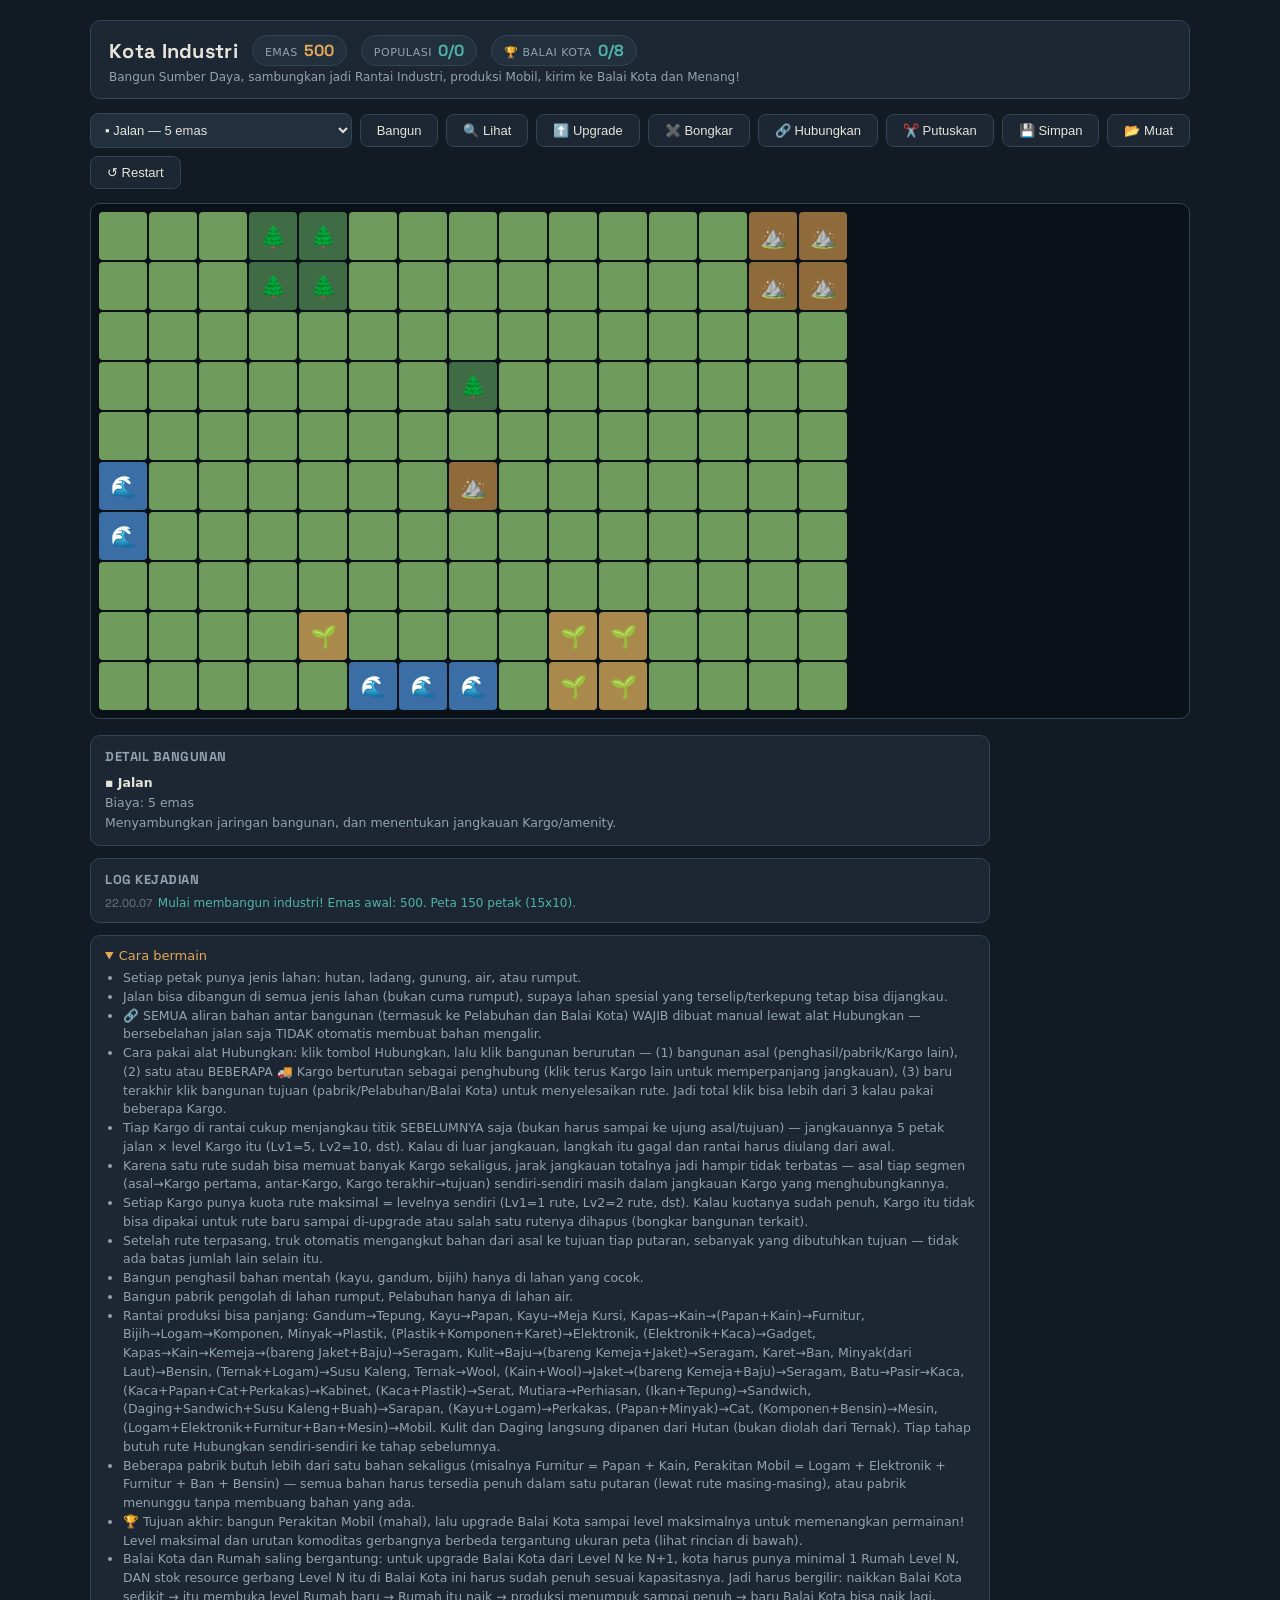
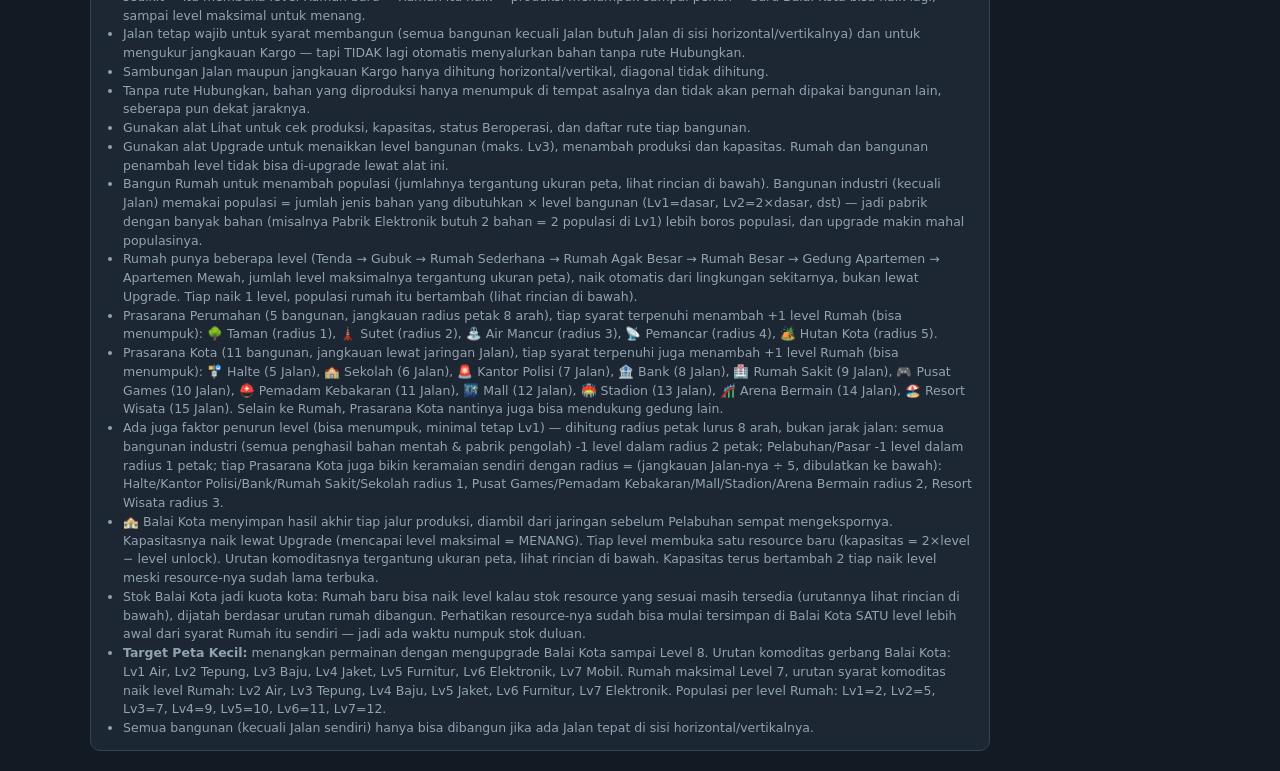
==== index.html @ 76117e63 "Split Kota Industri into separate HTML/CSS/JS files Break the single kotaindustri.html file into ind" ====
<!DOCTYPE html>
<html lang="id">
<head>
<meta charset="UTF-8">
<title>Kota Industri</title>
<link rel="preconnect" href="https://fonts.googleapis.com">
<link href="https://fonts.googleapis.com/css2?family=Space+Grotesk:wght@500;600;700&display=swap" rel="stylesheet">
<link rel="stylesheet" href="style.css">
</head>
<body>
<div class="wrap">
  <div class="toast" id="toast"></div>
  <div class="winbanner" id="winBanner" style="display:none;"></div>
  <div class="modal-overlay" id="sizeModal" style="display:none;">
    <div class="modal-box">
      <h3>Pilih Ukuran Peta</h3>
      <p>Restart akan menghapus semua bangunan dan memulai kota baru.</p>
      <div class="modal-btns">
        <button class="toolbtn" id="sizeSmallBtn">🗺️ Peta Kecil<br><span class="modal-sub">15 × 10 (150 petak)</span></button>
        <button class="toolbtn" id="sizeLargeBtn">🗺️ Peta Besar<br><span class="modal-sub">41 × 18 (738 petak)</span></button>
      </div>
      <div class="modal-btns" style="margin-top:12px;">
        <button class="toolbtn" id="sizeModalCancel">Batal</button>
      </div>
    </div>
  </div>

  <div class="modal-overlay" id="disconnectModal" style="display:none;">
    <div class="modal-box">
      <h3>Pilih Rute yang Diputus</h3>
      <p id="disconnectModalDesc">Klik salah satu rute di bawah untuk memutusnya.</p>
      <div class="modal-btns" id="disconnectModalBtns" style="flex-direction:column;"></div>
      <div class="modal-btns" style="margin-top:12px;">
        <button class="toolbtn" id="disconnectModalCancel">Batal</button>
      </div>
    </div>
  </div>

  <input type="file" id="loadFileInput" accept=".json" style="display:none;">

  <div class="topbar">
    <div class="titlewrap">
      <h1>Kota Industri</h1>
      <div class="stat gold"><span class="lbl">Emas</span><span class="val" id="goldVal">0</span></div>
      <div class="stat pop"><span class="lbl">Populasi</span><span class="val" id="popVal">0/0</span></div>
      <div class="stat pop"><span class="lbl">🏆 Balai Kota</span><span class="val" id="carVal">0/0</span></div>
    </div>
    <div class="sub">Bangun Sumber Daya, sambungkan jadi Rantai Industri, produksi Mobil, kirim ke Balai Kota dan Menang!</div>
  </div>

  <div class="toolbar" id="toolbar"></div>

  <div class="main">
    <div class="gridcol">
      <div class="grid" id="grid"></div>
    </div>
    <div class="side">
      <div class="panel">
        <h3>Detail bangunan</h3>
        <div id="detailPanel" style="font-size:12.5px;color:var(--muted);line-height:1.6;">Pilih alat Lihat, lalu klik bangunan di peta.</div>
      </div>
      <div class="panel">
        <h3>Log kejadian</h3>
        <div class="log" id="log"></div>
      </div>
      <div class="panel">
        <details open>
          <summary>Cara bermain</summary>
          <ul>
            <li>Setiap petak punya jenis lahan: hutan, ladang, gunung, air, atau rumput.</li>
            <li>Jalan bisa dibangun di semua jenis lahan (bukan cuma rumput), supaya lahan spesial yang terselip/terkepung tetap bisa dijangkau.</li>
            <li>🔗 SEMUA aliran bahan antar bangunan (termasuk ke Pelabuhan dan Balai Kota) WAJIB dibuat manual lewat alat Hubungkan — bersebelahan jalan saja TIDAK otomatis membuat bahan mengalir.</li>
            <li>Cara pakai alat Hubungkan: klik tombol Hubungkan, lalu klik bangunan berurutan — (1) bangunan asal (penghasil/pabrik/Kargo lain), (2) satu atau BEBERAPA 🚚 Kargo berturutan sebagai penghubung (klik terus Kargo lain untuk memperpanjang jangkauan), (3) baru terakhir klik bangunan tujuan (pabrik/Pelabuhan/Balai Kota) untuk menyelesaikan rute. Jadi total klik bisa lebih dari 3 kalau pakai beberapa Kargo.</li>
            <li>Tiap Kargo di rantai cukup menjangkau titik SEBELUMNYA saja (bukan harus sampai ke ujung asal/tujuan) — jangkauannya 5 petak jalan × level Kargo itu (Lv1=5, Lv2=10, dst). Kalau di luar jangkauan, langkah itu gagal dan rantai harus diulang dari awal.</li>
            <li>Karena satu rute sudah bisa memuat banyak Kargo sekaligus, jarak jangkauan totalnya jadi hampir tidak terbatas — asal tiap segmen (asal→Kargo pertama, antar-Kargo, Kargo terakhir→tujuan) sendiri-sendiri masih dalam jangkauan Kargo yang menghubungkannya.</li>
            <li>Setiap Kargo punya kuota rute maksimal = levelnya sendiri (Lv1=1 rute, Lv2=2 rute, dst). Kalau kuotanya sudah penuh, Kargo itu tidak bisa dipakai untuk rute baru sampai di-upgrade atau salah satu rutenya dihapus (bongkar bangunan terkait).</li>
            <li>Setelah rute terpasang, truk otomatis mengangkut bahan dari asal ke tujuan tiap putaran, sebanyak yang dibutuhkan tujuan — tidak ada batas jumlah lain selain itu.</li>
            <li>Bangun penghasil bahan mentah (kayu, gandum, bijih) hanya di lahan yang cocok.</li>
            <li>Bangun pabrik pengolah di lahan rumput, Pelabuhan hanya di lahan air.</li>
            <li>Rantai produksi bisa panjang: Gandum→Tepung, Kayu→Papan, Kayu→Meja Kursi, Kapas→Kain→(Papan+Kain)→Furnitur, Bijih→Logam→Komponen, Minyak→Plastik, (Plastik+Komponen+Karet)→Elektronik, (Elektronik+Kaca)→Gadget, Kapas→Kain→Kemeja→(bareng Jaket+Baju)→Seragam, Kulit→Baju→(bareng Kemeja+Jaket)→Seragam, Karet→Ban, Minyak(dari Laut)→Bensin, (Ternak+Logam)→Susu Kaleng, Ternak→Wool, (Kain+Wool)→Jaket→(bareng Kemeja+Baju)→Seragam, Batu→Pasir→Kaca, (Kaca+Papan+Cat+Perkakas)→Kabinet, (Kaca+Plastik)→Serat, Mutiara→Perhiasan, (Ikan+Tepung)→Sandwich, (Daging+Sandwich+Susu Kaleng+Buah)→Sarapan, (Kayu+Logam)→Perkakas, (Papan+Minyak)→Cat, (Komponen+Bensin)→Mesin, (Logam+Elektronik+Furnitur+Ban+Mesin)→Mobil. Kulit dan Daging langsung dipanen dari Hutan (bukan diolah dari Ternak). Tiap tahap butuh rute Hubungkan sendiri-sendiri ke tahap sebelumnya.</li>
            <li>Beberapa pabrik butuh lebih dari satu bahan sekaligus (misalnya Furnitur = Papan + Kain, Perakitan Mobil = Logam + Elektronik + Furnitur + Ban + Bensin) — semua bahan harus tersedia penuh dalam satu putaran (lewat rute masing-masing), atau pabrik menunggu tanpa membuang bahan yang ada.</li>
            <li>🏆 Tujuan akhir: bangun Perakitan Mobil (mahal), lalu upgrade Balai Kota sampai level maksimalnya untuk memenangkan permainan! Level maksimal dan urutan komoditas gerbangnya berbeda tergantung ukuran peta (lihat rincian di bawah).</li>
            <li>Balai Kota dan Rumah saling bergantung: untuk upgrade Balai Kota dari Level N ke N+1, kota harus punya minimal 1 Rumah Level N, DAN stok resource gerbang Level N itu di Balai Kota ini harus sudah penuh sesuai kapasitasnya. Jadi harus bergilir: naikkan Balai Kota sedikit → itu membuka level Rumah baru → Rumah itu naik → produksi menumpuk sampai penuh → baru Balai Kota bisa naik lagi, sampai level maksimal untuk menang.</li>
            <li>Jalan tetap wajib untuk syarat membangun (semua bangunan kecuali Jalan butuh Jalan di sisi horizontal/vertikalnya) dan untuk mengukur jangkauan Kargo — tapi TIDAK lagi otomatis menyalurkan bahan tanpa rute Hubungkan.</li>
            <li>Sambungan Jalan maupun jangkauan Kargo hanya dihitung horizontal/vertikal, diagonal tidak dihitung.</li>
            <li>Tanpa rute Hubungkan, bahan yang diproduksi hanya menumpuk di tempat asalnya dan tidak akan pernah dipakai bangunan lain, seberapa pun dekat jaraknya.</li>
            <li>Gunakan alat Lihat untuk cek produksi, kapasitas, status Beroperasi, dan daftar rute tiap bangunan.</li>

            <li>Gunakan alat Upgrade untuk menaikkan level bangunan (maks. Lv3), menambah produksi dan kapasitas. Rumah dan bangunan penambah level tidak bisa di-upgrade lewat alat ini.</li>
            <li>Bangun Rumah untuk menambah populasi (jumlahnya tergantung ukuran peta, lihat rincian di bawah). Bangunan industri (kecuali Jalan) memakai populasi = jumlah jenis bahan yang dibutuhkan × level bangunan (Lv1=dasar, Lv2=2×dasar, dst) — jadi pabrik dengan banyak bahan (misalnya Pabrik Elektronik butuh 2 bahan = 2 populasi di Lv1) lebih boros populasi, dan upgrade makin mahal populasinya.</li>
            <li>Rumah punya beberapa level (Tenda → Gubuk → Rumah Sederhana → Rumah Agak Besar → Rumah Besar → Gedung Apartemen → Apartemen Mewah, jumlah level maksimalnya tergantung ukuran peta), naik otomatis dari lingkungan sekitarnya, bukan lewat Upgrade. Tiap naik 1 level, populasi rumah itu bertambah (lihat rincian di bawah).</li>
            <li>Prasarana Perumahan (5 bangunan, jangkauan radius petak 8 arah), tiap syarat terpenuhi menambah +1 level Rumah (bisa menumpuk): 🌳 Taman (radius 1), 🗼 Sutet (radius 2), ⛲ Air Mancur (radius 3), 📡 Pemancar (radius 4), 🏕️ Hutan Kota (radius 5).</li>
            <li>Prasarana Kota (11 bangunan, jangkauan lewat jaringan Jalan), tiap syarat terpenuhi juga menambah +1 level Rumah (bisa menumpuk): 🚏 Halte (5 Jalan), 🏫 Sekolah (6 Jalan), 🚨 Kantor Polisi (7 Jalan), 🏦 Bank (8 Jalan), 🏥 Rumah Sakit (9 Jalan), 🎮 Pusat Games (10 Jalan), ⛑️ Pemadam Kebakaran (11 Jalan), 🌃 Mall (12 Jalan), 🏟️ Stadion (13 Jalan), 🎢 Arena Bermain (14 Jalan), 🏖️ Resort Wisata (15 Jalan). Selain ke Rumah, Prasarana Kota nantinya juga bisa mendukung gedung lain.</li>
            <li>Ada juga faktor penurun level (bisa menumpuk, minimal tetap Lv1) — dihitung radius petak lurus 8 arah, bukan jarak jalan: semua bangunan industri (semua penghasil bahan mentah & pabrik pengolah) -1 level dalam radius 2 petak; Pelabuhan/Pasar -1 level dalam radius 1 petak; tiap Prasarana Kota juga bikin keramaian sendiri dengan radius = (jangkauan Jalan-nya ÷ 5, dibulatkan ke bawah): Halte/Kantor Polisi/Bank/Rumah Sakit/Sekolah radius 1, Pusat Games/Pemadam Kebakaran/Mall/Stadion/Arena Bermain radius 2, Resort Wisata radius 3.</li>
            <li>🏤 Balai Kota menyimpan hasil akhir tiap jalur produksi, diambil dari jaringan sebelum Pelabuhan sempat mengekspornya. Kapasitasnya naik lewat Upgrade (mencapai level maksimal = MENANG). Tiap level membuka satu resource baru (kapasitas = 2×level − level unlock). Urutan komoditasnya tergantung ukuran peta, lihat rincian di bawah. Kapasitas terus bertambah 2 tiap naik level meski resource-nya sudah lama terbuka.</li>
            <li>Stok Balai Kota jadi kuota kota: Rumah baru bisa naik level kalau stok resource yang sesuai masih tersedia (urutannya lihat rincian di bawah), dijatah berdasar urutan rumah dibangun. Perhatikan resource-nya sudah bisa mulai tersimpan di Balai Kota SATU level lebih awal dari syarat Rumah itu sendiri — jadi ada waktu numpuk stok duluan.</li>
            <li id="dynamicGoalInfo">(memuat rincian target sesuai ukuran peta...)</li>
            <li>Semua bangunan (kecuali Jalan sendiri) hanya bisa dibangun jika ada Jalan tepat di sisi horizontal/vertikalnya.</li>
          </ul>
        </details>
      </div>
    </div>
  </div>

</div>
<script src="js/data.js"></script>
<script src="js/terrain.js"></script>
<script src="js/simulation.js"></script>
<script src="js/ui.js"></script>
<script src="js/main.js"></script>
</body>
</html>
---- style.css ----
:root{
    --bg:#121a23;
    --panel:#1c2733;
    --panel2:#22303e;
    --border:#324456;
    --text:#e7e4da;
    --muted:#93a2b1;
    --gold:#e3a857;
    --teal:#4fb3a9;
    --red:#d9695f;
  }
  *{box-sizing:border-box;}
  body{
    margin:0;
    background:var(--bg);
    color:var(--text);
    font-family:'Segoe UI',system-ui,-apple-system,sans-serif;
    padding:20px;
  }
  h1,h2,h3{font-family:'Space Grotesk',sans-serif; margin:0;}
  .wrap{max-width:1100px;margin:0 auto;}
  .wrap.wide{max-width:100%;}
  .topbar{
    display:flex;flex-direction:column;gap:4px;
    background:var(--panel);border:1px solid var(--border);border-radius:10px;
    padding:14px 18px;margin-bottom:14px;
  }
  .titlewrap{display:flex;align-items:center;gap:14px;flex-wrap:wrap;}
  .topbar h1{font-size:20px;font-weight:700;letter-spacing:.3px;}
  .topbar .sub{color:var(--muted);font-size:12px;}
  .stat.gold{
    display:flex;align-items:baseline;gap:6px;
    background:var(--panel2);border:1px solid var(--border);border-radius:20px;
    padding:4px 12px;
  }
  .stat.gold .lbl{font-size:11px;color:var(--muted);text-transform:uppercase;letter-spacing:.5px;}
  .stat.gold .val{font-size:16px;font-weight:700;font-family:'Space Grotesk',sans-serif;color:var(--gold);}
  .stat.pop{
    display:flex;align-items:baseline;gap:6px;
    background:var(--panel2);border:1px solid var(--border);border-radius:20px;
    padding:4px 12px;
  }
  .stat.pop .lbl{font-size:11px;color:var(--muted);text-transform:uppercase;letter-spacing:.5px;}
  .stat.pop .val{font-size:16px;font-weight:700;font-family:'Space Grotesk',sans-serif;color:var(--teal);}

  .toolbar{
    display:flex;gap:8px;flex-wrap:wrap;margin-bottom:14px;align-items:center;
  }
  #buildSelect{
    background:var(--panel2);border:1px solid var(--border);color:var(--text);
    border-radius:8px;padding:8px 10px;font-size:13px;flex:1;min-width:220px;max-width:420px;
  }
  #buildSelect option:disabled{color:var(--muted);}
  .toolbtn{
    background:var(--panel);border:1px solid var(--border);color:var(--text);
    border-radius:8px;padding:8px 16px;font-size:13px;cursor:pointer;white-space:nowrap;
    transition:border-color .12s;
  }
  .toolbtn:hover{border-color:var(--gold);}
  .toolbtn.active{border-color:var(--teal);background:var(--panel2);color:var(--teal);}
  .toolbtn.demolish.active{border-color:var(--red);color:var(--red);}

  .main{display:flex;gap:16px;flex-direction:column;}
  .side .panel{max-width:900px;}
  .gridcol{overflow-x:auto;flex:1 1 auto;}
  .grid{
    display:grid;
    grid-template-columns:repeat(15,42px);
    grid-template-rows:repeat(10,42px);
    gap:2px;
    background:#0b1119;
    padding:8px;
    border-radius:10px;
    border:1px solid var(--border);
  }
  .tile{
    width:var(--tile-size, 42px);height:var(--tile-size, 42px);border-radius:4px;
    display:flex;align-items:center;justify-content:center;
    font-size:calc(var(--tile-size, 42px) * 0.45);position:relative;cursor:pointer;
    border:2px solid transparent;
    user-select:none;
  }
  .tile .badge{
    position:absolute;bottom:1px;right:2px;font-size:9px;font-weight:700;
    background:rgba(0,0,0,.55);border-radius:4px;padding:0px 3px;
    font-family:'Space Grotesk',sans-serif;
  }
  .tile .lvbadge{
    position:absolute;top:1px;left:2px;font-size:8px;font-weight:700;
    background:rgba(227,168,87,.85);color:#2a1c08;border-radius:4px;padding:0px 3px;
    font-family:'Space Grotesk',sans-serif;
  }
  .side{
    flex:1 1 auto;max-width:none;display:flex;flex-direction:column;gap:12px;
  }
  .panel{
    background:var(--panel);border:1px solid var(--border);border-radius:10px;padding:12px 14px;
  }
  .panel h3{font-size:13px;color:var(--muted);text-transform:uppercase;letter-spacing:.5px;margin-bottom:8px;}
  .legend-row{display:flex;align-items:center;gap:8px;font-size:12px;margin-bottom:5px;color:var(--text);}
  .swatch{width:14px;height:14px;border-radius:3px;flex-shrink:0;}
  .log{font-size:12px;max-height:160px;overflow-y:auto;display:flex;flex-direction:column;gap:4px;}
  .log .entry{color:var(--muted);}
  .log .entry.sale{color:var(--teal);}
  .log .entry.err{color:var(--red);}
  .log .ts{color:var(--muted);opacity:.7;font-family:'Space Grotesk',sans-serif;font-size:11px;margin-right:2px;}
  details summary{cursor:pointer;font-size:13px;color:var(--gold);margin-bottom:6px;}
  details p, details li{font-size:12.5px;color:var(--muted);line-height:1.5;}
  details ul{margin:6px 0 0 18px;padding:0;}
  .toast{
    position:fixed;top:20px;right:20px;z-index:9999;
    background:#3a1414;border:1px solid var(--red);color:#ffd9d5;
    padding:10px 16px;border-radius:8px;font-size:13px;font-weight:600;
    max-width:280px;box-shadow:0 4px 14px rgba(0,0,0,.4);
    opacity:0;transform:translateY(-10px);pointer-events:none;
    transition:opacity .2s, transform .2s;
  }
  .toast.show{opacity:1;transform:translateY(0);}
  .winbanner{
    background:#173a2e;border:1px solid #2f7d5c;color:#bdf0d4;
    padding:16px 20px;border-radius:10px;margin-bottom:14px;
    font-size:16px;font-weight:700;text-align:center;
    font-family:'Space Grotesk',sans-serif;
  }
  .modal-overlay{
    position:fixed;top:0;left:0;width:100%;height:100%;
    background:rgba(0,0,0,.6);z-index:999;
    display:flex;align-items:center;justify-content:center;
  }
  .modal-box{
    background:var(--panel);border:1px solid var(--border);border-radius:12px;
    padding:24px 28px;max-width:400px;text-align:center;
  }
  .modal-box h3{font-family:'Space Grotesk',sans-serif;font-size:16px;margin-bottom:8px;}
  .modal-box p{color:var(--muted);font-size:13px;margin-bottom:16px;}
  .modal-btns{display:flex;gap:10px;justify-content:center;}
  .modal-btns .toolbtn{padding:14px 18px;line-height:1.6;}
  .modal-sub{font-size:11px;color:var(--muted);font-weight:400;}
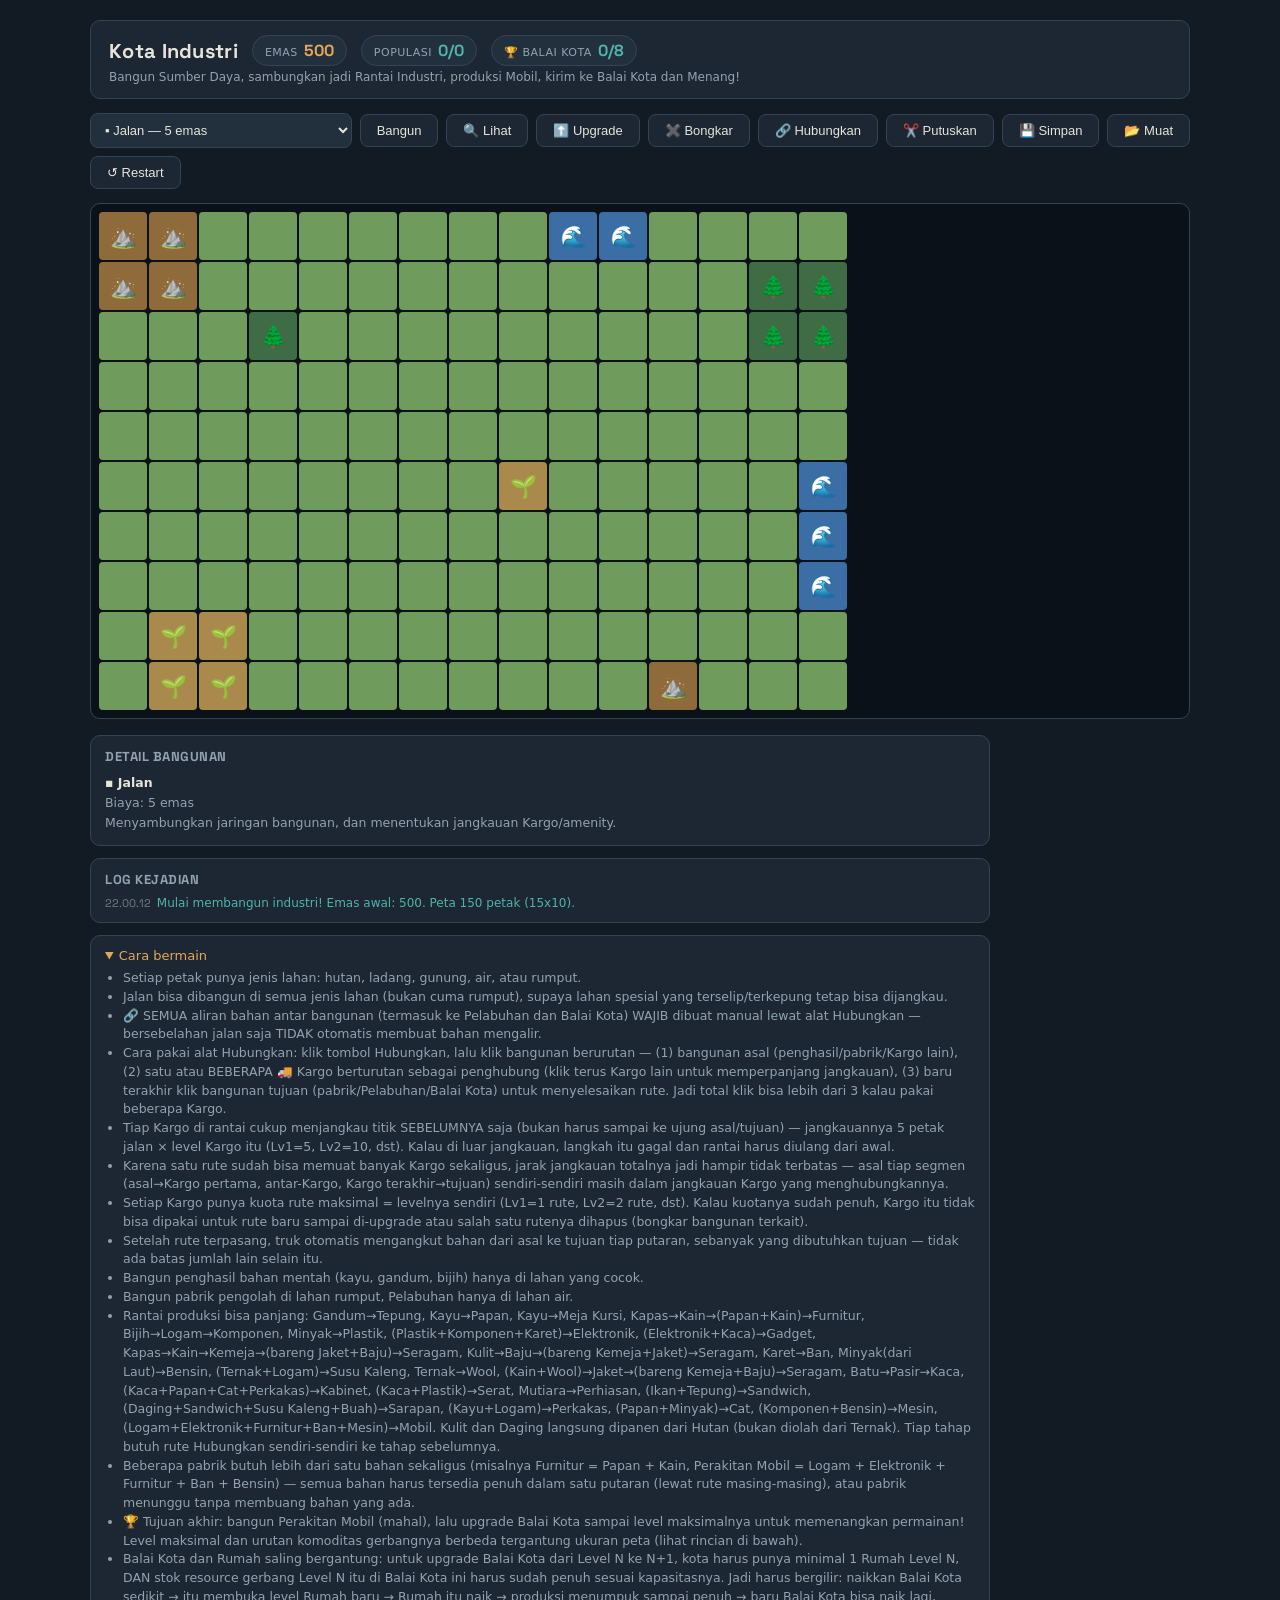
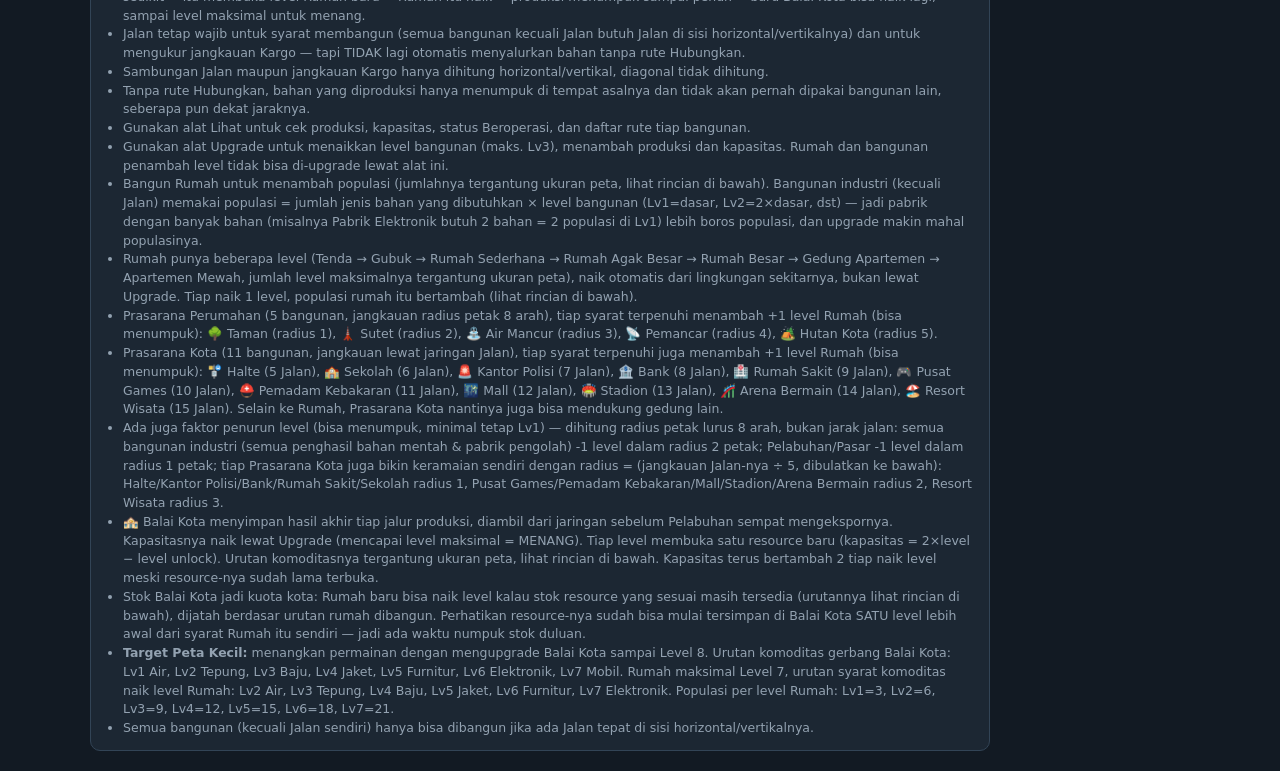
==== commit 0149817b: "Add lose ending, raise starting house pop and bazaar capacity - House base population is now 3 (was " ====
--- a/index.html
+++ b/index.html
@@ -11,6 +11,7 @@
 <div class="wrap">
   <div class="toast" id="toast"></div>
   <div class="winbanner" id="winBanner" style="display:none;"></div>
+  <div class="losebanner" id="loseBanner" style="display:none;"></div>
   <div class="modal-overlay" id="sizeModal" style="display:none;">
     <div class="modal-box">
       <h3>Pilih Ukuran Peta</h3>
--- a/style.css
+++ b/style.css
@@ -122,6 +122,12 @@
     font-size:16px;font-weight:700;text-align:center;
     font-family:'Space Grotesk',sans-serif;
   }
+  .losebanner{
+    background:#3a1717;border:1px solid #7d2f2f;color:#f0bdbd;
+    padding:16px 20px;border-radius:10px;margin-bottom:14px;
+    font-size:16px;font-weight:700;text-align:center;
+    font-family:'Space Grotesk',sans-serif;
+  }
   .modal-overlay{
     position:fixed;top:0;left:0;width:100%;height:100%;
     background:rgba(0,0,0,.6);z-index:999;
